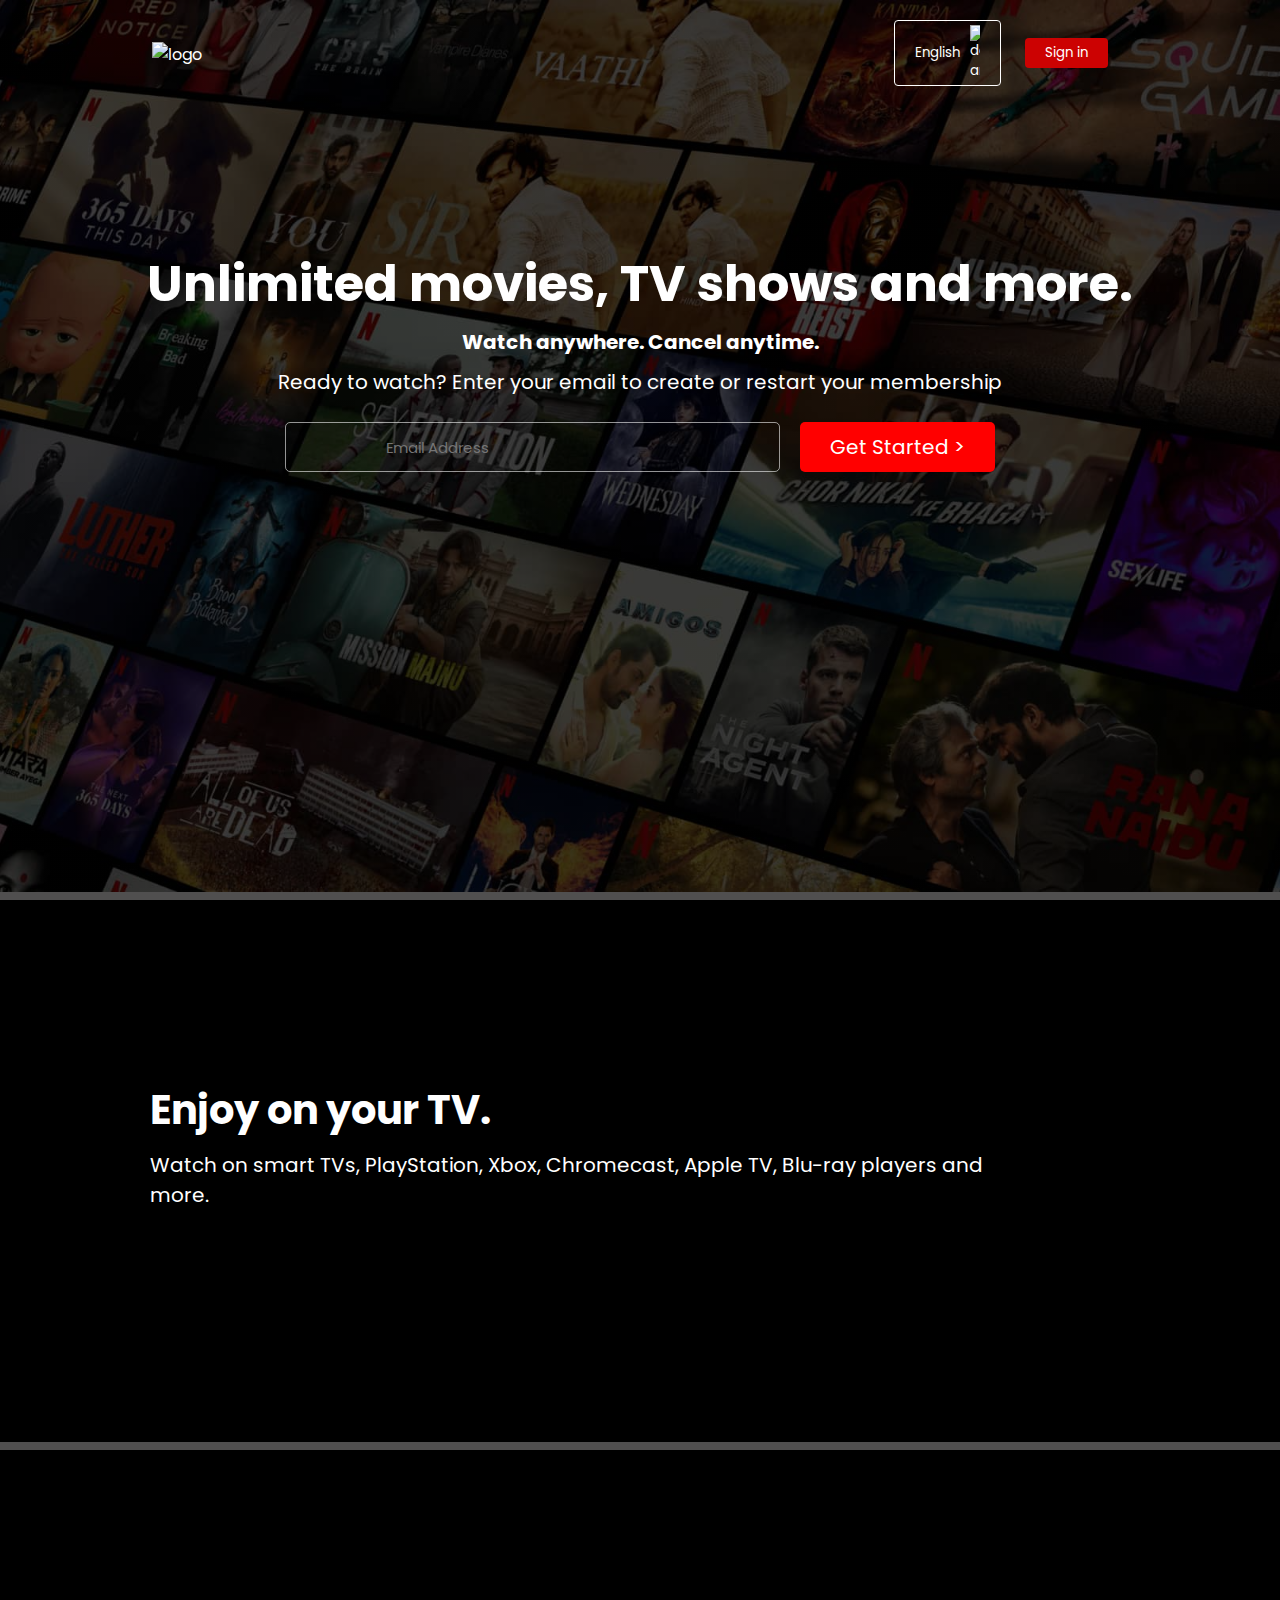
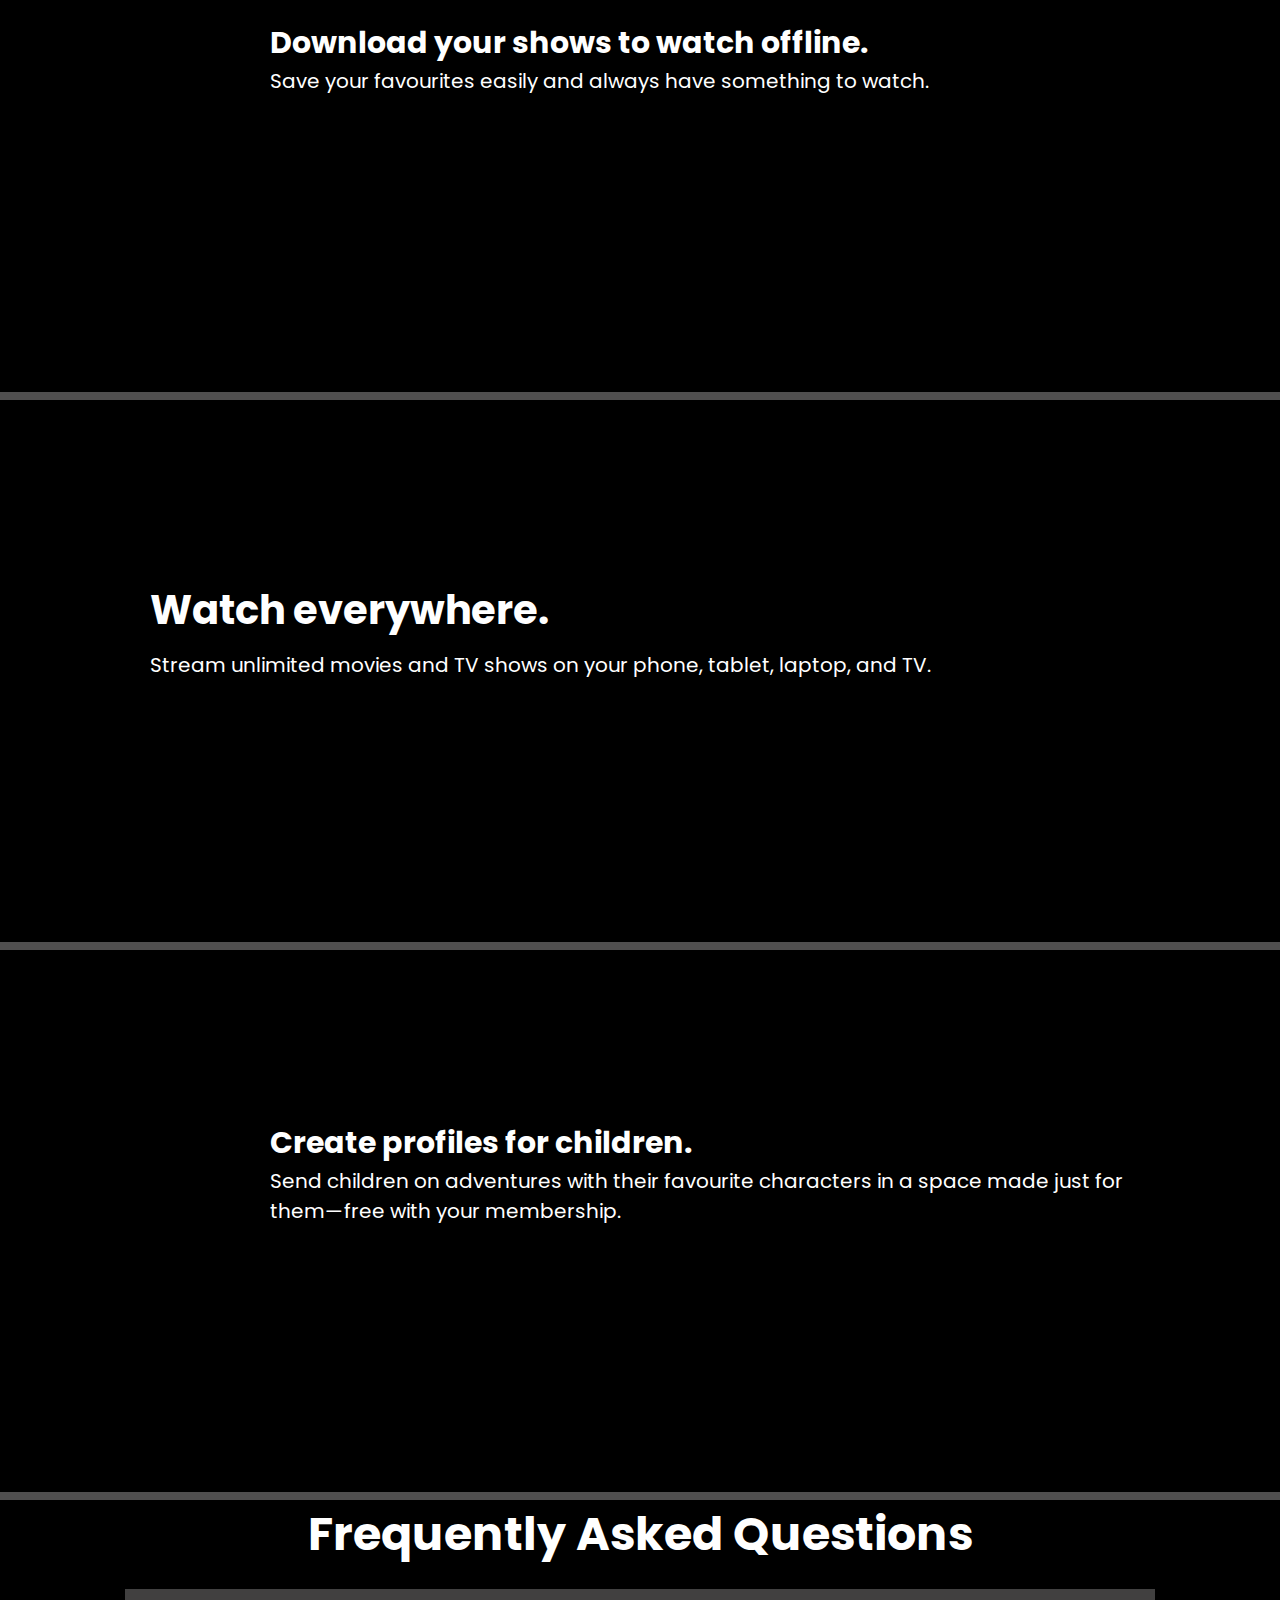
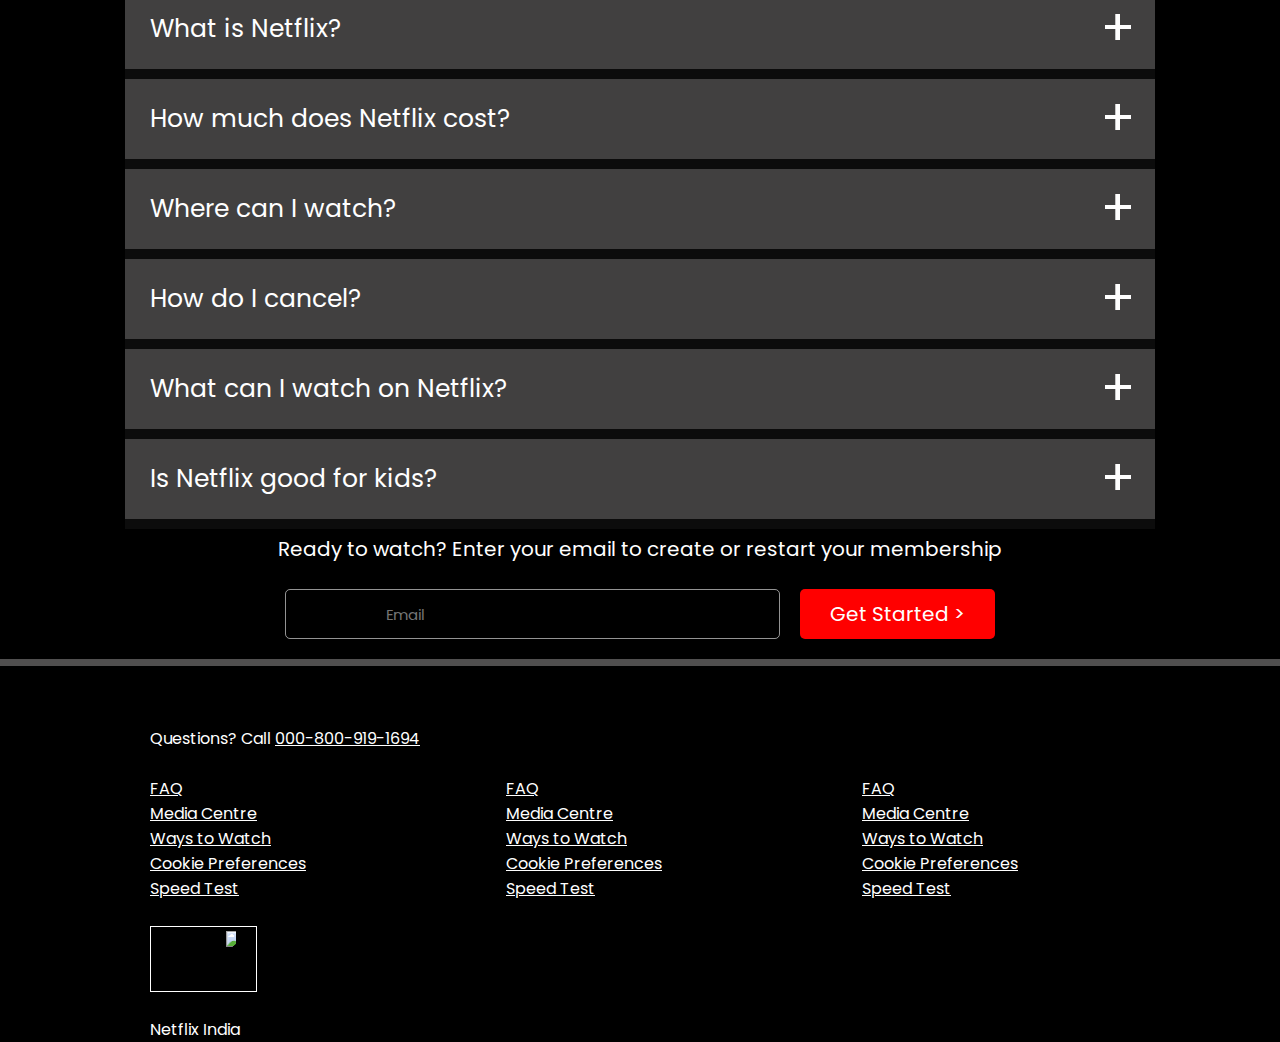
==== index.html @ 7be24b7e "Rename Netflix.html to index.html" ====
<!DOCTYPE html>
<html lang="en">
<head>
    <meta charset="UTF-8">
    <meta http-equiv="X-UA-Compatible" content="IE=edge">
    <meta name="viewport" content="width=device-width, initial-scale=1.0">
    <title>Netflix</title>
    <link rel="icon" href="https://assets.nflxext.com/us/ffe/siteui/common/icons/nficon2016.ico">
    <link rel="stylesheet" href="Netflix.css">
    <link rel="stylesheet" href="<link rel="preconnect" href="https://fonts.googleapis.com">
    <link rel="preconnect" href="https://fonts.gstatic.com" crossorigin>
    <link href="https://fonts.googleapis.com/css2?family=Poppins:ital,wght@0,100;0,200;0,300;0,400;0,500;0,600;0,700;0,800;0,900;1,100;1,200;1,300;1,400;1,500;1,600;1,700;1,800;1,900&display=swap" rel="stylesheet">
</head>
<body>
    <div class="signing">
        <nav>
            <img src="/NETFLIX 2/IMAGE/logo.png " alt="logo" class="logo">
            <div>
                <button class="langbutton">
                    English <img src="/NETFLIX 2/IMAGE/down-icon.png" alt="down arrow">
                </button>
                <button class="signin">
                    Sign in
                </button>
            </div>
        </nav>
        <div class="center">
            <div class="div1"><h1>Unlimited movies, TV shows and more.</h1></div>
            <div class="div2"><h4>Watch anywhere. Cancel anytime.</h4></div>
            <div class="div3"><p>Ready to watch? Enter your email to create or restart your membership</p></div>
            <div class="email">
                <input  type="email" placeholder="Email Address" required>
                <div class="getstart">
                    <button type="submit">
                        Get Started >
                    </button>
                </div>
            </div>
        </div>
    </div>
   
    <!-- New page -->

    <div class="features">
        <div class="row">
            <div class="text">
              <h2>Enjoy on your TV.</h2>
              <p>Watch on smart TVs, PlayStation, Xbox, Chromecast, Apple TV, Blu-ray players and more.</p>  
            </div>
            <div class="img">
                <img src="/NETFLIX 2/IMAGE/feature-1.png" alt="">
            </div>
        </div>
    </div>

      <!-- New page -->

      <div class="features">
        <div class="row">
            <div class="img2">
                <img src="/NETFLIX 2/IMAGE/feature-2.png" alt="">
            </div>
            <div class="text2">
                <h2>Download your shows to watch offline.</h2>
                <p>Save your favourites easily and always have something to watch.</p>  
              </div>
        </div>
    </div>

      <!-- New page -->

      <div class="features">
        <div class="row">
            <div class="text">
              <h2>Watch everywhere.</h2>
              <p>Stream unlimited movies and TV shows on your phone, tablet, laptop, and TV.</p>  
            </div>
            <div class="img">
                <img src="/NETFLIX 2/IMAGE/feature-3.png" alt="">
            </div>
        </div>
    </div>

      <!-- New page -->

      <div class="features">
        <div class="row">
            <div class="img2">
                <img src="/NETFLIX 2/IMAGE/feature-4.png" alt="">
            </div>
            <div class="text2">
                <h2>Create profiles for children.</h2>
                <p>Send children on adventures with their favourite characters in a space made just for them—free with your membership.</p>  
              </div>
        </div>
    </div>

     <!-- questions page -->

    <div class="question">
        <div class="head">
            <h1>Frequently Asked Questions</h1>
        </div>
        <div class="quest">
            <div class="qst1"><p>What is Netflix? </p></div>
            <div class="plus"><p>+</p></div>
        </div>
        
        <div class="quest">
            <div class="qst1"><p>How much does Netflix cost?</p></div>
            <div class="plus"><p>+</p></div>
        </div>
        <div class="quest">
            <div class="qst1"><p>Where can I watch?</p></div>
            <div class="plus"><p>+</p></div>
        </div>
        <div class="quest">
            <div class="qst1"><p>How do I cancel?</p></div>
            <div class="plus"><p>+</p></div>
        </div>
        <div class="quest">
            <div class="qst1"><p>What can I watch on Netflix?</p></div>
            <div class="plus"><p>+</p></div>
        </div>
        <div class="quest">
            <div class="qst1"><p>Is Netflix good for kids?</p></div>
            <div class="plus"><p>+</p></div>
        </div>
        <div class="div3"><p>Ready to watch? Enter your email to create or restart your membership</p></div>
        <div class="email">
            <input type="email" placeholder="Email" required>
            <div class="getstart">
                <button type="submit">
                    Get Started >
                </button>
            </div>
        </div>    
    </div>
    <!-- ---------------last last last ----------------------- -->
    <div class="last">
        <div class="call">
            <p>Questions? Call <u>000-800-919-1694</u></p>
        </div>
        <div class="innerdiv">
            <div class="faq">
                <p>
                    <a href="https://help.netflix.com/support/412">FAQ</a>
                </p>
                <p>
                    <a href="https://media.netflix.com/">Media Centre</a>
                </p>
                <p>
                    <a href="https://www.netflix.com/watch">Ways to Watch</a>
                </p>
                <p>
                    <a href="https://www.netflix.com/in/#">Cookie Preferences</a>
                </p>
                <p>
                    <a href="https://fast.com/">Speed Test</a>
                </p>
            </div>

            <div class="HelpCenter">
                <p>
                    <a href="https://help.netflix.com/support/412">FAQ</a>
                </p>
                <p>
                    <a href="https://media.netflix.com/">Media Centre</a>
                </p>
                <p>
                    <a href="https://www.netflix.com/watch">Ways to Watch</a>
                </p>
                <p>
                    <a href="https://www.netflix.com/in/#">Cookie Preferences</a>
                </p>
                <p>
                    <a href="https://fast.com/">Speed Test</a>
                </p>
            </div>

            <div class="Account">
                <p>
                    <a href="https://help.netflix.com/support/412">FAQ</a>
                </p>
                <p>
                    <a href="https://media.netflix.com/">Media Centre</a>
                </p>
                <p>
                    <a href="https://www.netflix.com/watch">Ways to Watch</a>
                </p>
                <p>
                    <a href="https://www.netflix.com/in/#">Cookie Preferences</a>
                </p>
                <p>
                    <a href="https://fast.com/">Speed Test</a>
                </p>
            </div>
        
        </div>
        <div class="foot">
            <button class="langbutton">
                English <img src="/NETFLIX 2/IMAGE/down-icon.png" alt="down arrow">
            </button>
        </div>
            <div class="foot">
                <p>Netflix India</p>
            </div>
       
    </div>
    
</body>
</html>
---- Netflix.css ----
*{
    margin: 0;
    padding: 0;
    font-family: 'Poppins', sans-serif;
    box-sizing: border-box;
 }
 body{
    background-color: black;
    color:white
 }
 .signing{
    width:100%;
    height:100vh;
    background-image:linear-gradient(rgba(0,0,0,0.7),rgba(0,0,0,.7)), url(IMAGE/netflixbg.jpg);
    background-size: cover;
    background-position: center;
    padding: 10px 8%;
    position: relative;
    border-bottom: 8px solid rgb(80, 79, 79);
    
 }
 .line{
 background-color: aqua;
 
 }
 nav{
    display: flex;
    align-items: center;
    justify-content:space-between;
    padding: 10px;
 }
 .logo{
    width: 150px;
    margin-left: 40px;
    margin-top: 3px;
    cursor:pointer;
 }
 nav button {
    border:0px ;
    outline: 0px; 
    background-color: #cc0202;
    color: white;
    padding: 7px 20px;
    font-size: ;
    border-radius: 4px;
    margin-right: 60px;
    cursor: pointer;
 }
 .langbutton{
    display: inline-flex;
    align-items: center;
    background: transparent;
    border: 1px solid white;
    padding: 4px 20px;
    margin-right: 20px;
 }
 .langbutton img{
   width: 10px; 
   margin-left: 10px;
 }
 .signin{
    padding: 5px 20px;
 }
 /* .input{
    font-size: 15px;

 } */
 .center{
   display: flex;
   flex-direction: column;
   align-items: center;
   margin-top: 150px;
   overflow: visible;
   
 }
 .div1{
    font-size: 25px;
   max-width:  1000px;
 }
 .div2{
  font-size: 20px;
   padding: 5px;
 }
 .div3{
    font-size: 20px;
    padding: 5px;
 }
 .email{
    display: flex;
    padding: 20px;
 }
.email input{
    display: flex;
    padding: 10px 100px;
    background-color: transparent;
    outline: 0px;
    border-radius: 5px;
    overflow: hidden;
    border: 1px solid rgba(255, 255, 255, 0.575);
    font-size: 15px;
}
.email button:hover{
background-color: rgb(228, 51, 51);
}
.email button{
    padding: 10px 30px;
    background-color: red;
    color: white;
    border: 0px;
    outline: 0px;
    border-radius: 5px;
    margin-left:  20px;
    font-size: 20px;
    cursor: pointer;
}
.features{
border-top: 20px;
border
border-color: #cc0202;
height: 500px;
border-bottom: 8px solid rgb(80, 79, 79);
height: 550px;
}
.row{
    display: flex;
    align-items:center;
    
}
    
.text{
    margin-top: 70px;
    margin-left: 50px;
    padding: 100px;
}
.text h2{
    font-size: 40px;
    line-height: 80px;

}
.text p{
    font-size: 20px;
}
.img img{
    margin-right: 170px;
    margin-top: 70px;
    width: 500px;
}
.text2{
    margin-top: 70px;
    margin-right: 50px;
    padding: 100px;
}
.text2 p{
    font-size: 20px;
    
}
.text2 h2{
    font-size: 30px;
    
}
.img2 img{
    margin-left: 170px;
    margin-top: 70px;
    width: 500px;
}

/* -------------------------------------------------qustions */

.question{
    display: flex;
   flex-direction: column;
    align-items: center;
    border-bottom: 7px solid rgb(80, 79, 79);
}
.head{
    padding-bottom: 20px;
    font-size: 23px;
}
.quest{
    display: flex;
    align-items: center;
    background-color: rgb(65, 64, 64);
    width: 1030px;
    height: 90px;
    border-bottom: 10px solid rgb(12, 12, 12);
    cursor: pointer;
    justify-content: space-between;
}
.quest:hover{
    background-color: rgb(95, 94, 94);
}
.qst1{
    font-size: 25px;
    margin-left: 25px;
}
.plus{
    margin-right: 20px;
    font-size: 50px;
    display: flex;
    justify-content:space-between;
}

/* ------------last------last-------------last------------------- */

.last{
    /* display: flex;
    flex-direction: column;
    align-items: center; */
}
.call{
    margin-left: 150px;
    height: 50px;
    text-align: ;
    margin-top: 60px;
}
.innerdiv{
    display: flex;
    margin-left: 150px;
}
.innerdiv a{
    color: white;
}
.HelpCenter{
    margin-left: 200px;
}
.Account{
    margin-left: 200px;
}
.foot{
    margin-top: 25px;
    margin-left: 150px;
}
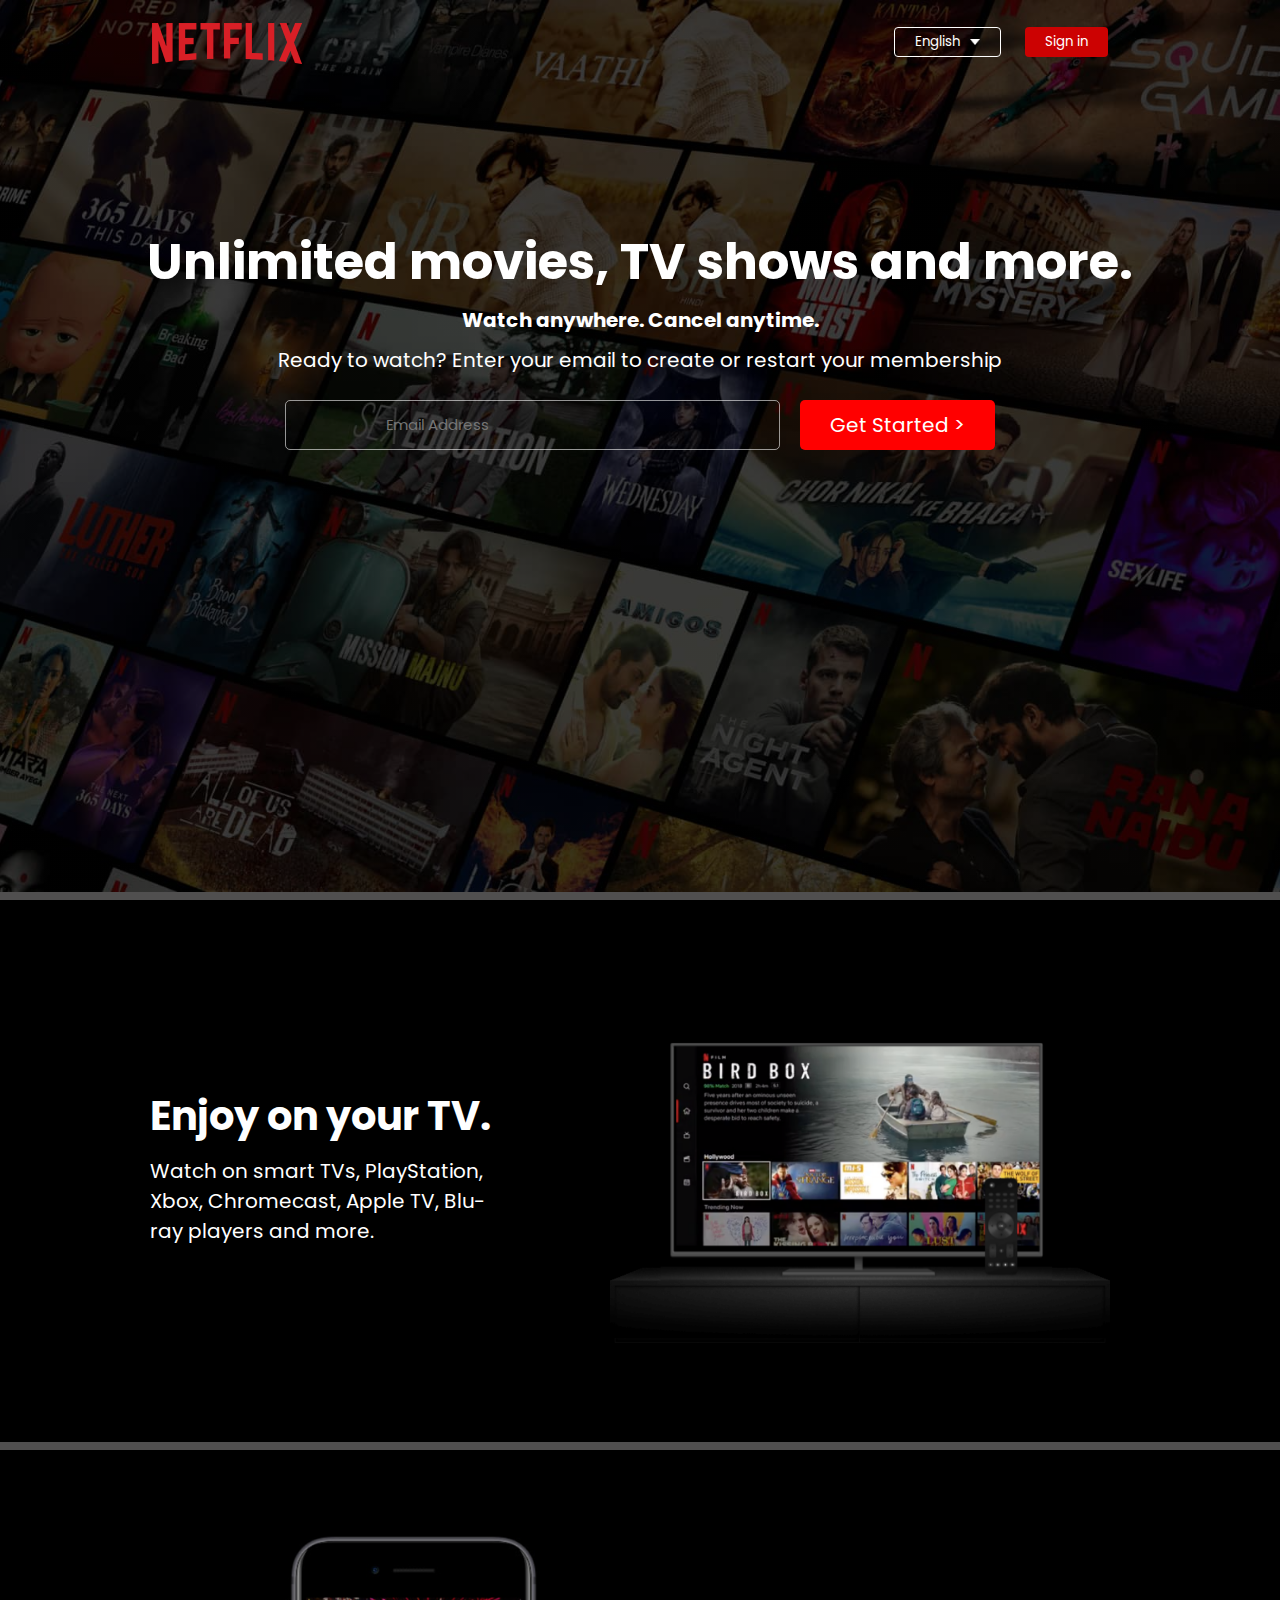
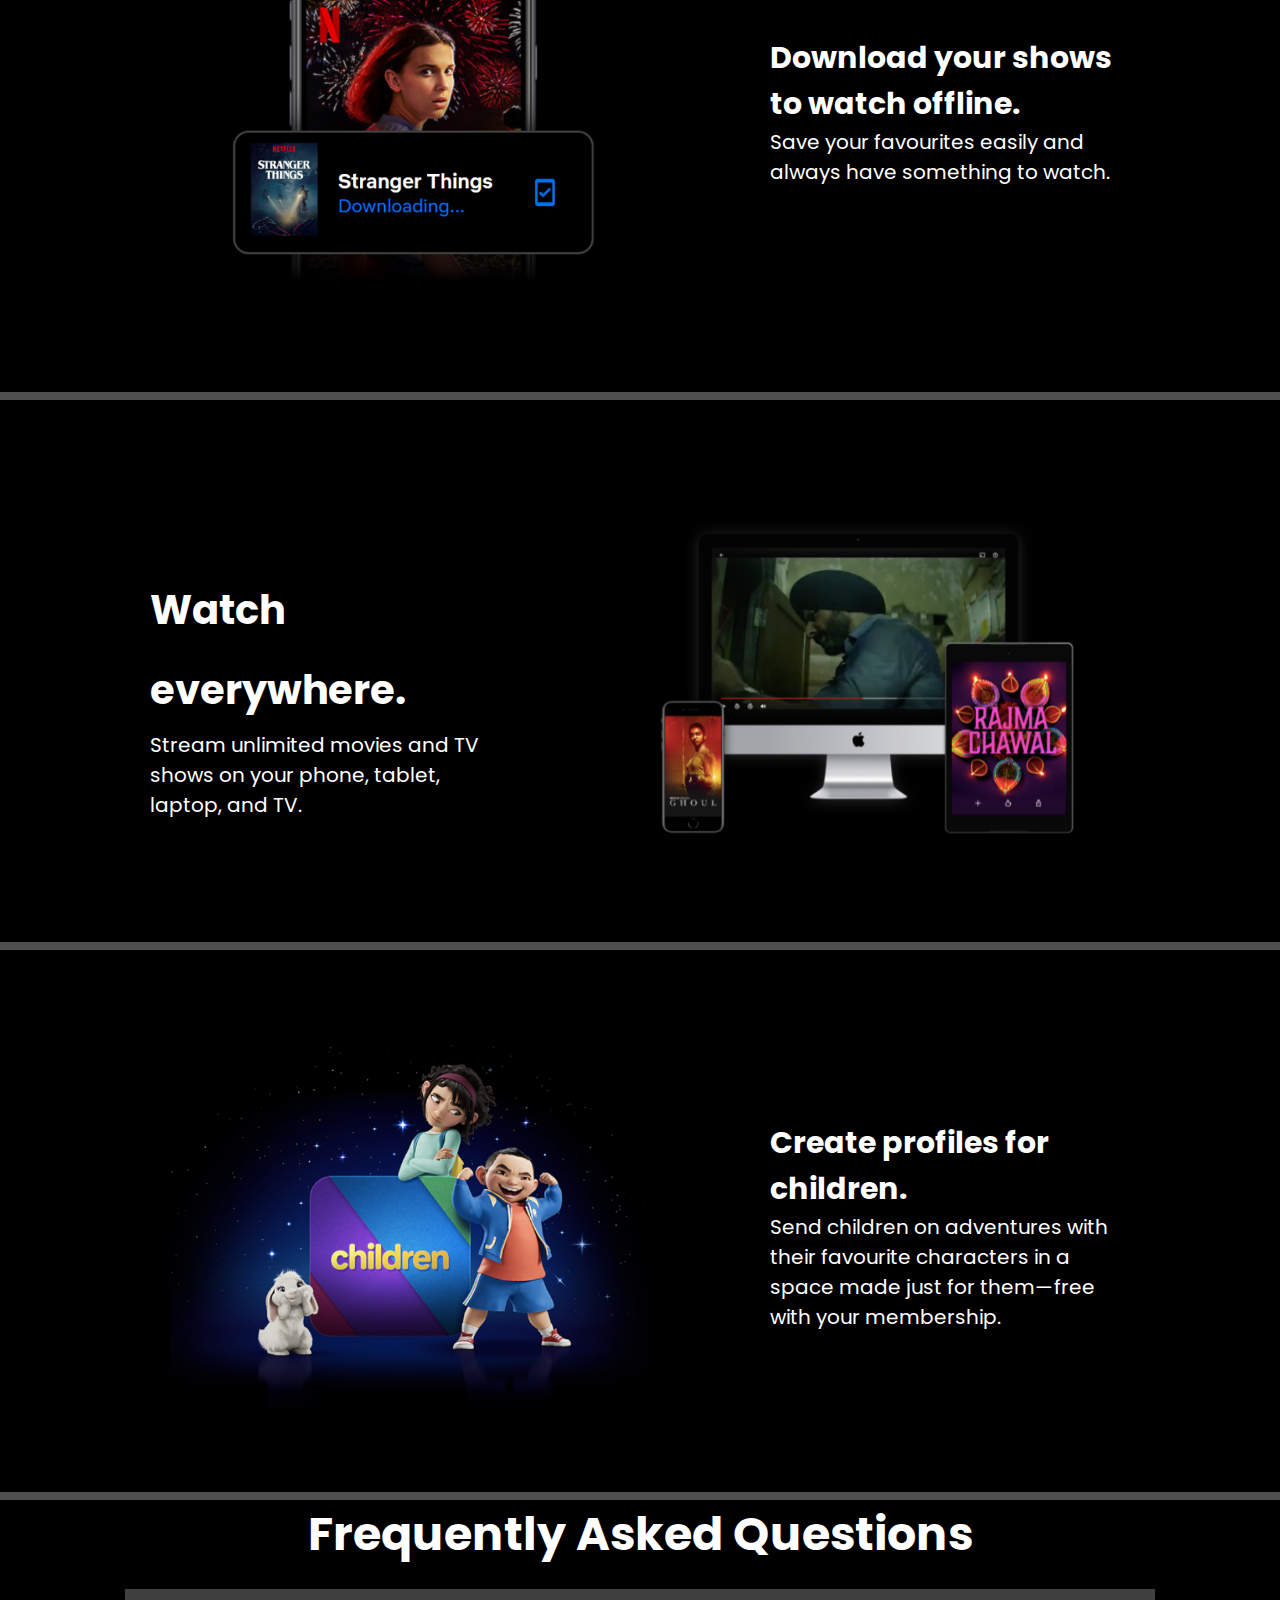
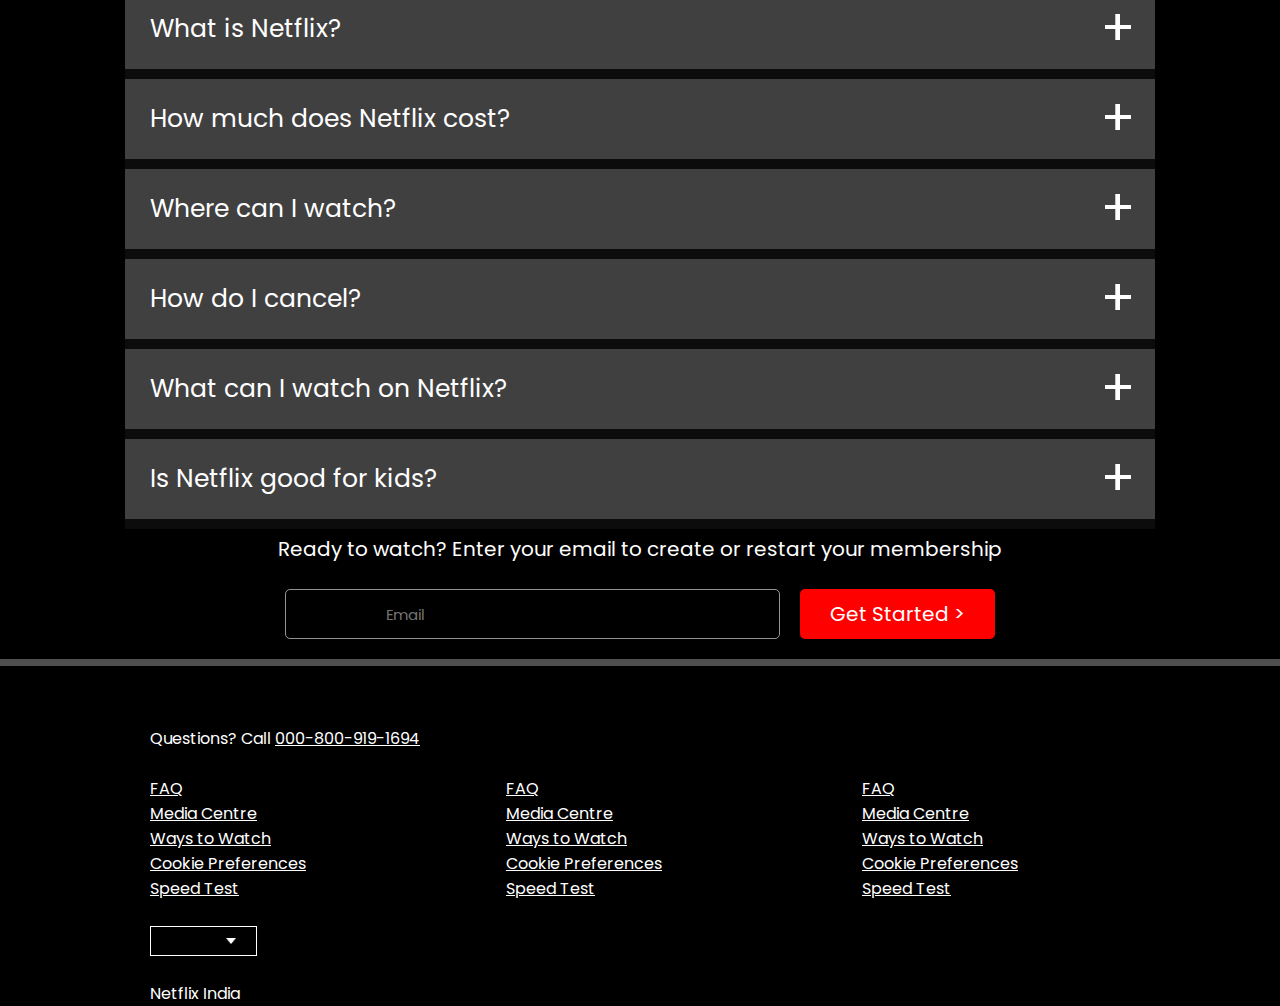
==== commit 7f8f8198: "Update index.html" ====
--- a/index.html
+++ b/index.html
@@ -14,10 +14,10 @@
 <body>
     <div class="signing">
         <nav>
-            <img src="/NETFLIX 2/IMAGE/logo.png " alt="logo" class="logo">
+            <img src="IMAGE/logo.png " alt="logo" class="logo">
             <div>
                 <button class="langbutton">
-                    English <img src="/NETFLIX 2/IMAGE/down-icon.png" alt="down arrow">
+                    English <img src="IMAGE/down-icon.png" alt="down arrow">
                 </button>
                 <button class="signin">
                     Sign in
@@ -48,7 +48,7 @@
               <p>Watch on smart TVs, PlayStation, Xbox, Chromecast, Apple TV, Blu-ray players and more.</p>  
             </div>
             <div class="img">
-                <img src="/NETFLIX 2/IMAGE/feature-1.png" alt="">
+                <img src="IMAGE/feature-1.png" alt="">
             </div>
         </div>
     </div>
@@ -58,7 +58,7 @@
       <div class="features">
         <div class="row">
             <div class="img2">
-                <img src="/NETFLIX 2/IMAGE/feature-2.png" alt="">
+                <img src="IMAGE/feature-2.png" alt="">
             </div>
             <div class="text2">
                 <h2>Download your shows to watch offline.</h2>
@@ -76,7 +76,7 @@
               <p>Stream unlimited movies and TV shows on your phone, tablet, laptop, and TV.</p>  
             </div>
             <div class="img">
-                <img src="/NETFLIX 2/IMAGE/feature-3.png" alt="">
+                <img src="IMAGE/feature-3.png" alt="">
             </div>
         </div>
     </div>
@@ -86,7 +86,7 @@
       <div class="features">
         <div class="row">
             <div class="img2">
-                <img src="/NETFLIX 2/IMAGE/feature-4.png" alt="">
+                <img src="IMAGE/feature-4.png" alt="">
             </div>
             <div class="text2">
                 <h2>Create profiles for children.</h2>
@@ -199,7 +199,7 @@
         </div>
         <div class="foot">
             <button class="langbutton">
-                English <img src="/NETFLIX 2/IMAGE/down-icon.png" alt="down arrow">
+                English <img src="IMAGE/down-icon.png" alt="down arrow">
             </button>
         </div>
             <div class="foot">
